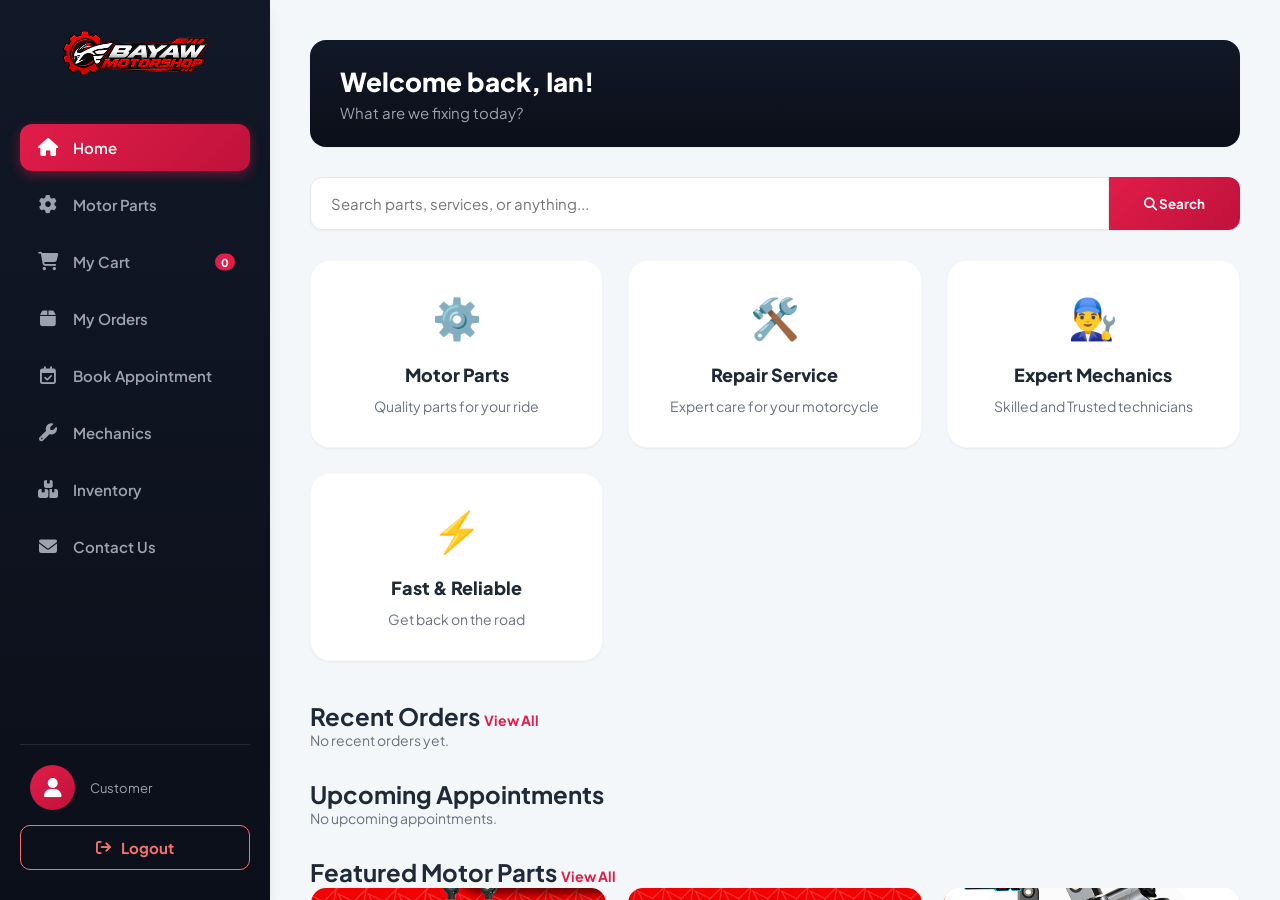
==== dashboard.html @ f24d02a9 "Add files via upload" ====
<!DOCTYPE html>
<html lang="en">
<head>
    <meta charset="UTF-8">
    <meta name="viewport" content="width=device-width, initial-scale=1.0">
    <title>Dashboard - Bayaw</title>
    <link rel="stylesheet" href="style.css">
    <link rel="stylesheet" href="https://cdnjs.cloudflare.com/ajax/libs/font-awesome/6.4.0/css/all.min.css">
</head>
<body>
    <div class="mobile-header"><img src="images/logo.png" style="height: 35px;"><button class="menu-toggle" onclick="toggleMenu()"><i class="fa-solid fa-bars"></i></button></div>
    <div class="app-container">
        <aside class="sidebar" id="sidebar">
            <div class="logo"><img src="images/logo.png" alt="Bayaw Motorshop"></div>
            <ul class="nav-menu">
                <li><a href="dashboard.html" class="active"><i class="fa-solid fa-house"></i> Home</a></li>
                <li><a href="motor-parts.html"><i class="fa-solid fa-gear"></i> Motor Parts</a></li>
                <li><a href="cart.html"><i class="fa-solid fa-cart-shopping"></i> My Cart <span class="cart-badge" id="cartCount">0</span></a></li>
                <li><a href="orders.html"><i class="fa-solid fa-box"></i> My Orders</a></li>
                <li><a href="book-appointment.html"><i class="fa-regular fa-calendar-check"></i> Book Appointment</a></li>
                <li><a href="mechanics.html"><i class="fa-solid fa-wrench"></i> Mechanics</a></li>
                <li><a href="inventory.html"><i class="fa-solid fa-boxes-stacked"></i> Inventory</a></li>
                <li><a href="contact.html"><i class="fa-solid fa-envelope"></i> Contact Us</a></li>
            </ul>
            <div class="user-section">
                <div class="user-profile"><div class="avatar"><i class="fa-solid fa-user"></i></div><div><h4></h4><p>Customer</p></div></div>
                <button class="logout-btn" onclick="window.location.href='index.html'"><i class="fa-solid fa-arrow-right-from-bracket"></i> Logout</button>
            </div>
        </aside>

        <main class="main-content">
            <div class="page-header" style="border-left: none; background: var(--gradient-dark); color: white;">
                <h1 style="color: white;">Welcome back, Ian!</h1><p style="color: #9CA3AF;">What are we fixing today?</p>
            </div>
            
            <div class="search-bar"><input type="text" placeholder="Search parts, services, or anything..."><button><i class="fa-solid fa-magnifying-glass"></i> Search</button></div>
            
            <div class="cards-grid">
                <div class="feature-card" onclick="window.location.href='motor-parts.html'"><div class="icon">⚙️</div><h3>Motor Parts</h3><p>Quality parts for your ride</p></div>
                <div class="feature-card" onclick="window.location.href='book-appointment.html'"><div class="icon">🛠️</div><h3>Repair Service</h3><p>Expert care for your motorcycle</p></div>
                <div class="feature-card" onclick="window.location.href='mechanics.html'"><div class="icon">👨‍🔧</div><h3>Expert Mechanics</h3><p>Skilled and Trusted technicians</p></div>
                <div class="feature-card" onclick="window.location.href='motor-parts.html'"><div class="icon">⚡</div><h3>Fast & Reliable</h3><p>Get back on the road</p></div>
            </div>

            <!-- DITO LALABAS ANG ORDERS AT APPOINTMENTS -->
            <h2 class="section-title" style="margin-top: 30px;">Recent Orders <a href="orders.html" style="font-size:14px; color:var(--primary-red); text-decoration:none;">View All</a></h2>
            <div id="dashboardOrders" class="dashboard-widget-container"></div>

            <h2 class="section-title" style="margin-top: 30px;">Upcoming Appointments</h2>
            <div id="dashboardAppointments" class="dashboard-widget-container"></div>

            <h2 class="section-title" style="margin-top: 30px;">Featured Motor Parts <a href="motor-parts.html" style="font-size:14px; color:var(--primary-red); text-decoration:none;">View All</a></h2>
            <div class="product-grid">
                <div class="product-card"><img src="images/trcrearshock.webp" style="object-fit:cover; height:180px;"><div class="product-info"><h4>TRC Rear Shock</h4><div class="price">₱3200</div></div></div>
                <div class="product-card"><img src="images/TRCdiscbrake.webp" style="object-fit:cover; height:180px;"><div class="product-info"><h4>TRC Disc Brake</h4><div class="price">₱2500</div></div></div>
                <div class="product-card"><img src="images/bomxshock.webp" style="object-fit:cover; height:180px;"><div class="product-info"><h4>Bom X Shock</h4><div class="price">₱3800</div></div></div>
                <div class="product-card"><img src="images/trcmagscnc.webp" style="object-fit:cover; height:180px;"><div class="product-info"><h4>TRC Mags CNC</h4><div class="price">₱6500</div></div></div>
            </div>
        </main>
    </div>

    <nav class="bottom-nav">
        <a href="dashboard.html" class="active"><i class="fa-solid fa-house"></i><span>Home</span></a>
        <a href="motor-parts.html"><i class="fa-solid fa-gear"></i><span>Shop</span></a>
        <a href="cart.html"><i class="fa-solid fa-cart-shopping"></i><span>Cart</span></a>
        <a href="orders.html"><i class="fa-solid fa-box"></i><span>Orders</span></a>
        <a href="book-appointment.html"><i class="fa-regular fa-calendar-check"></i><span>Book</span></a>
        <a href="mechanics.html"><i class="fa-solid fa-wrench"></i><span>Mech</span></a>
        <a href="inventory.html"><i class="fa-solid fa-boxes-stacked"></i><span>Inv</span></a>
        <a href="contact.html"><i class="fa-solid fa-envelope"></i><span>Contact</span></a>
    </nav>

    <script>
        function toggleMenu() { document.getElementById('sidebar').classList.toggle('active'); }
        function updateCartBadge() { const cart = JSON.parse(localStorage.getItem('bayawCart')) || []; document.querySelectorAll('.cart-badge').forEach(b => b.innerText = cart.reduce((sum, item) => sum + item.qty, 0)); }
        
        function renderDashboardWidgets() {
            // 1. Render Orders
            const orders = JSON.parse(localStorage.getItem('bayawOrders')) || [];
            const ordersContainer = document.getElementById('dashboardOrders');
            if(orders.length === 0) {
                ordersContainer.innerHTML = `<p style="color: var(--text-muted); font-size: 14px;">No recent orders yet.</p>`;
            } else {
                let html = '';
                // Kunin ang huling 2 orders
                orders.slice(-2).reverse().forEach(order => {
                    html += `
                        <div class="widget-card">
                            <div class="widget-header"><span><b>${order.orderId}</b></span><span class="status-chip-small">${order.status}</span></div>
                            <div class="widget-body">
                                <p>Total: <b>₱${order.total.toLocaleString()}</b></p>
                                <p><span>${order.date}</span></p>
                            </div>
                        </div>
                    `;
                });
                ordersContainer.innerHTML = html;
            }

            // 2. Render Appointments
            const appts = JSON.parse(localStorage.getItem('bayawAppointments')) || [];
            const apptsContainer = document.getElementById('dashboardAppointments');
            if(appts.length === 0) {
                apptsContainer.innerHTML = `<p style="color: var(--text-muted); font-size: 14px;">No upcoming appointments.</p>`;
            } else {
                let html = '';
                // Kunin ang huling 2 appointments
                appts.slice(-2).reverse().forEach(appt => {
                    html += `
                        <div class="widget-card">
                            <div class="widget-header"><span><b>${appt.id}</b></span><span class="status-chip-small success">Confirmed</span></div>
                            <div class="widget-body">
                                <p><b>${appt.service}</b> with ${appt.mech}</p>
                                <p><span>${appt.date} at ${appt.time}</span></p>
                            </div>
                        </div>
                    `;
                });
                apptsContainer.innerHTML = html;
            }
        }
        
        updateCartBadge();
        renderDashboardWidgets();
    </script>
</body>
</html>
---- style.css ----
@import url('https://fonts.googleapis.com/css2?family=Plus+Jakarta+Sans:wght@400;500;600;700;800&display=swap');

:root {
    --bg-body: #F4F7F9;      
    --gradient-dark: linear-gradient(180deg, #111827 0%, #0B0F19 100%);
    --primary-red: #E11D48;  
    --primary-red-hover: #BE123C;
    --gradient-red: linear-gradient(135deg, #E11D48 0%, #BE123C 100%);
    --gradient-red-hover: linear-gradient(135deg, #BE123C 0%, #9F1239 100%);
    --text-main: #1F2937;
    --text-muted: #6B7280;
    --border-color: #E5E7EB;
    --white: #FFFFFF;
    --shadow-sm: 0 1px 2px 0 rgba(0, 0, 0, 0.05);
    --shadow-md: 0 4px 6px -1px rgba(0, 0, 0, 0.1);
    --shadow-lg: 0 10px 15px -3px rgba(0, 0, 0, 0.1);
}

* { margin: 0; padding: 0; box-sizing: border-box; font-family: 'Plus Jakarta Sans', sans-serif; }
body { background-color: var(--bg-body); color: var(--text-main); overflow-x: hidden; }
.hidden { display: none !important; }

/* === MOVING GRADIENT PARA SA GET STARTED === */
@keyframes gradientMove {
    0% { background-position: 0% 50%; }
    50% { background-position: 100% 50%; }
    100% { background-position: 0% 50%; }
}

/* === WELCOME PAGE === */
.welcome-body { background: var(--gradient-dark); display: flex; justify-content: center; align-items: center; min-height: 100vh; padding: 20px; text-align: center; color: white; }
.welcome-container { max-width: 400px; }
.welcome-container img { width: 250px; max-height: 100px; object-fit: contain; margin-bottom: 30px; }
.welcome-container h1 { font-size: 28px; margin-bottom: 15px; font-weight: 800; }
.welcome-container p { color: #9CA3AF; margin-bottom: 40px; line-height: 1.6; font-size: 15px; }
.btn-get-started {
    background: linear-gradient(270deg, #E11D48, #BE123C, #9F1239, #E11D48);
    background-size: 300% 300%;
    animation: gradientMove 3s ease infinite;
    display: inline-block; padding: 15px 40px; color: white; text-decoration: none; border-radius: 30px; font-weight: 700; font-size: 18px; transition: 0.3s; box-shadow: 0 4px 15px rgba(225,29,72,0.4);
}
.btn-get-started:hover { transform: translateY(-3px); box-shadow: 0 6px 20px rgba(225,29,72,0.6); }

/* === LOGIN & REGISTER PAGES === */
.login-body { background: var(--gradient-dark); display: flex; justify-content: center; align-items: center; min-height: 100vh; padding: 20px; }
.login-container { background-color: var(--white); padding: 40px 30px; border-radius: 20px; width: 100%; max-width: 420px; text-align: center; box-shadow: var(--shadow-lg); border-top: 5px solid var(--primary-red); margin: auto; }
/* SINIGURODONG MALIIT ANG LOGO DITO */
.login-container .logo img { width: 180px; max-height: 70px; margin-bottom: 30px; object-fit: contain; display: inline-block; }

.input-group { text-align: left; margin-bottom: 20px; }
.input-group label { color: var(--text-main); font-size: 14px; font-weight: 600; margin-bottom: 8px; display: block; }
.input-group input, .form-group input, .form-group select, .form-group textarea { width: 100%; padding: 14px 16px; border-radius: 10px; border: 1.5px solid var(--border-color); background-color: var(--bg-body); color: var(--text-main); outline: none; transition: all 0.2s; font-size: 15px; }
.input-group input:focus, .form-group input:focus, .form-group textarea:focus { border-color: var(--primary-red); background-color: var(--white); box-shadow: 0 0 0 4px rgba(225, 29, 72, 0.1); }

.password-wrapper { position: relative; width: 100%; }
.password-wrapper input { padding-right: 45px; }
.toggle-password { position: absolute; right: 15px; top: 50%; transform: translateY(-50%); cursor: pointer; color: var(--text-muted); font-size: 16px; }

.form-options { display: flex; justify-content: space-between; align-items: center; margin-bottom: 25px; margin-top: 10px; font-size: 14px; }
.form-options label { display: flex; align-items: center; gap: 8px; cursor: pointer; color: var(--text-main); font-weight: 500; }
.form-options input[type="checkbox"] { width: 16px; height: 16px; accent-color: var(--primary-red); cursor: pointer; }
.form-options a { color: var(--primary-red); text-decoration: none; font-weight: 600; }

.btn-primary { background: var(--gradient-red); color: var(--white); border: none; padding: 15px; border-radius: 10px; font-size: 16px; font-weight: 700; cursor: pointer; transition: 0.3s; width: 100%; }
.btn-primary:hover { background: var(--gradient-red-hover); transform: translateY(-2px); box-shadow: 0 6px 15px rgba(225,29,72,0.4); }
.btn-outline { border: 1.5px solid var(--border-color); color: var(--text-main); background: var(--white); padding: 12px 20px; border-radius: 10px; font-weight: 700; cursor: pointer; transition: 0.2s; }
.btn-outline:hover { border-color: var(--primary-red); color: var(--primary-red); }
.login-links { margin-top: 25px; font-size: 14px; color: var(--text-muted); }
.login-links a { color: var(--primary-red); text-decoration: none; font-weight: 700; }

/* === MODAL === */
.modal-overlay { position: fixed; top: 0; left: 0; width: 100%; height: 100%; background: rgba(0, 0, 0, 0.6); display: flex; justify-content: center; align-items: center; z-index: 9999; opacity: 0; pointer-events: none; transition: 0.3s; padding: 20px; }
.modal-overlay.active { opacity: 1; pointer-events: auto; }
.modal-box { background: var(--white); padding: 30px; border-radius: 16px; width: 100%; max-width: 400px; text-align: center; box-shadow: var(--shadow-lg); transform: translateY(20px); transition: 0.3s; }
.modal-overlay.active .modal-box { transform: translateY(0); }
.modal-box h3 { font-size: 22px; margin-bottom: 10px; color: var(--text-main); font-weight: 800; }
.modal-box p { font-size: 15px; color: var(--text-muted); margin-bottom: 25px; line-height: 1.5; }
.modal-actions { display: flex; gap: 15px; justify-content: center; flex-wrap: wrap; }
.modal-actions button { flex: 1; padding: 12px; font-size: 15px; border-radius: 10px; cursor: pointer; font-weight: 700; min-width: 120px; }

/* === APP LAYOUT (Dashboard, etc.) === */
.app-container { display: flex; height: 100vh; overflow: hidden; }
.mobile-header { display: none; background: var(--gradient-dark); padding: 15px 20px; color: white; justify-content: space-between; align-items: center; position: fixed; top: 0; width: 100%; z-index: 1000; box-shadow: var(--shadow-md); }
.mobile-header .menu-toggle { font-size: 24px; cursor: pointer; background: none; border: none; color: white; }
.sidebar { width: 270px; background: var(--gradient-dark); display: flex; flex-direction: column; padding: 30px 20px; transition: 0.3s ease-in-out; z-index: 999; box-shadow: var(--shadow-lg); overflow-y: auto; }
.sidebar .logo { text-align: center; margin-bottom: 40px; display: block; } 
.sidebar .logo img { width: 150px; max-height: 60px; object-fit: contain; }
.nav-menu { list-style: none; flex-grow: 1; }
.nav-menu li { margin-bottom: 10px; }
.nav-menu a { display: flex; align-items: center; padding: 14px 18px; color: #9CA3AF; text-decoration: none; border-radius: 12px; font-size: 15px; font-weight: 600; transition: all 0.3s; position: relative; }
.nav-menu a i { margin-right: 15px; font-size: 18px; width: 20px; text-align: center; }
.nav-menu a:hover { background-color: rgba(255,255,255,0.05); color: var(--white); transform: translateX(5px); }
.nav-menu a.active { background: var(--gradient-red); color: var(--white); box-shadow: 0 4px 12px rgba(225,29,72,0.4); }
.cart-badge { background: var(--primary-red); color: white; font-size: 11px; padding: 2px 6px; border-radius: 10px; position: absolute; right: 15px; top: 50%; transform: translateY(-50%); font-weight: 800; }

.user-section { margin-top: auto; border-top: 1px solid rgba(255,255,255,0.1); padding-top: 20px; }
.user-profile { display: flex; align-items: center; color: var(--white); margin-bottom: 15px; padding: 0 10px; }
.user-profile .avatar { width: 45px; height: 45px; background: var(--gradient-red); border-radius: 50%; display: flex; justify-content: center; align-items: center; margin-right: 15px; font-size: 20px; color: white; }
.user-profile h4 { font-size: 16px; font-weight: 700; }
.user-profile p { font-size: 13px; color: #9CA3AF; }
.logout-btn { display: flex; align-items: center; justify-content: center; gap: 10px; width: 100%; padding: 12px; background: transparent; color: #F87171; border: 1.5px solid #F87171; border-radius: 10px; cursor: pointer; font-weight: 700; transition: 0.2s; font-size: 15px; }
.logout-btn:hover { background: #F87171; color: var(--white); }

/* MAIN CONTENT */
.main-content { flex-grow: 1; padding: 40px; overflow-y: auto; background: var(--bg-body); }
.page-header { background-color: var(--white); padding: 25px 30px; border-radius: 16px; margin-bottom: 30px; box-shadow: var(--shadow-sm); border-left: 6px solid var(--primary-red); }
.page-header h1 { font-size: 26px; color: var(--text-main); margin-bottom: 5px; font-weight: 800; }
.page-header p { font-size: 15px; color: var(--text-muted); }
.search-bar { display: flex; width: 100%; margin-bottom: 30px; box-shadow: var(--shadow-sm); border-radius: 12px; }
.search-bar input { flex-grow: 1; padding: 16px 20px; border: 1.5px solid var(--border-color); border-radius: 12px 0 0 12px; outline: none; font-size: 15px; }
.search-bar button { padding: 0 35px; background: var(--gradient-red); color: var(--white); border: none; border-radius: 0 12px 12px 0; cursor: pointer; font-weight: 700; }

.cards-grid { display: grid; grid-template-columns: repeat(auto-fit, minmax(220px, 1fr)); gap: 25px; margin-bottom: 40px; }
.feature-card { background-color: var(--white); padding: 30px 20px; border-radius: 20px; text-align: center; border: 1px solid rgba(0,0,0,0.03); box-shadow: var(--shadow-sm); transition: 0.3s; cursor: pointer; }
.feature-card:hover { transform: translateY(-8px); box-shadow: var(--shadow-lg); border-color: transparent; }
.feature-card .icon { font-size: 40px; margin-bottom: 20px; }
.feature-card h3 { font-size: 18px; color: var(--text-main); margin-bottom: 10px; font-weight: 800; }
.feature-card p { font-size: 14px; color: var(--text-muted); line-height: 1.5; }

/* PRODUCT GRID */
.product-grid { display: grid; grid-template-columns: repeat(auto-fill, minmax(240px, 1fr)); gap: 20px; }
.product-card { background-color: var(--white); border-radius: 16px; border: 1px solid rgba(0,0,0,0.04); overflow: hidden; box-shadow: var(--shadow-sm); transition: 0.3s; display: flex; flex-direction: column; position: relative;}
.product-card:hover { transform: translateY(-5px); box-shadow: var(--shadow-md); }
.discount-badge { position: absolute; top: 10px; left: 10px; background: var(--primary-red); color: white; padding: 4px 8px; border-radius: 6px; font-size: 12px; font-weight: 700; z-index: 10;}
.brand-badge { position: absolute; top: 10px; right: 10px; background: transparent; border: 1px solid var(--primary-red); color: var(--primary-red); padding: 3px 8px; border-radius: 20px; font-size: 11px; font-weight: 700; z-index: 10; background: rgba(255,255,255,0.8);}
.product-card img { width: 100%; height: 200px; object-fit: cover; border-bottom: 1px solid var(--border-color); background-color: #f9f9f9; padding: 0; }
.product-info { padding: 15px; display: flex; flex-direction: column; flex-grow: 1; }
.product-info h4 { font-size: 15px; color: var(--text-main); margin-bottom: 5px; font-weight: 700; line-height: 1.3; }
.rating { font-size: 12px; color: #F59E0B; display: flex; align-items: center; gap: 4px; margin-bottom: 8px; }
.rating span { color: var(--text-muted); }
.price-container { display: flex; align-items: center; gap: 8px; margin-bottom: 15px; }
.price { font-size: 18px; font-weight: 800; color: var(--primary-red); }
.original-price { font-size: 13px; text-decoration: line-through; color: var(--text-muted); }
.btn-add-cart { background: #F1F5F9; color: var(--text-main); border: 1px solid var(--border-color); border-radius: 8px; padding: 10px; font-weight: 700; cursor: pointer; width: 100%; transition: 0.2s; margin-bottom: 8px; font-size: 13px; }
.btn-buy-now { background: var(--text-main); color: white; border: none; border-radius: 8px; padding: 10px; font-weight: 700; cursor: pointer; width: 100%; transition: 0.2s; font-size: 13px; }

/* LAYOUTS & CATEGORIES */
.layout-two-col { display: grid; grid-template-columns: 1fr 2.5fr; gap: 30px; margin-top: 20px; }
.category-list { display: flex; flex-direction: column; gap: 10px; }
.category-btn { padding: 16px; background-color: var(--white); border: 1.5px solid var(--border-color); border-radius: 10px; text-align: center; cursor: pointer; font-weight: 600; color: var(--text-main); transition: 0.2s; }
.category-btn.active { background: var(--gradient-red); border-color: transparent; color: var(--white); box-shadow: var(--shadow-md); }

/* CART & ORDERS */
.cart-container { background: var(--white); border-radius: 16px; padding: 30px; border: 1px solid var(--border-color); box-shadow: var(--shadow-sm); }
.cart-item { display: flex; align-items: center; justify-content: space-between; padding: 15px 0; border-bottom: 1px solid var(--border-color); flex-wrap: wrap; gap: 15px; }
.cart-item img { width: 80px; height: 80px; border-radius: 8px; object-fit: cover; background: #f9f9f9; }
.cart-details { flex-grow: 1; margin-left: 20px; min-width: 150px; }
.qty-input { width: 60px; padding: 8px; text-align: center; border: 1px solid var(--border-color); border-radius: 6px; font-weight: 600; }
.btn-remove { background: transparent; color: var(--primary-red); border: none; cursor: pointer; font-size: 18px; }
.cart-summary { margin-top: 30px; text-align: right; }
.cart-summary h3 { font-size: 24px; margin-bottom: 15px; font-weight: 800;}
.cart-summary .total-price { color: var(--primary-red); font-weight: 800; }
.qty-container { display: flex; align-items: center; border: 1px solid var(--border-color); border-radius: 8px; overflow: hidden; background: var(--white); }
.qty-btn { background: #F1F5F9; border: none; padding: 8px 12px; cursor: pointer; font-weight: bold; font-size: 16px; color: var(--text-main); transition: 0.2s; }
.qty-btn:hover { background: #E2E8F0; color: var(--primary-red); }
.qty-input { border: none; width: 40px; text-align: center; font-weight: 600; padding: 8px 0; outline: none; background: transparent; font-size: 14px; }

.order-card { background: var(--white); border-radius: 16px; border: 1px solid var(--border-color); margin-bottom: 20px; box-shadow: var(--shadow-sm); overflow: hidden; }
.order-header { background: #F8FAFC; padding: 15px 25px; display: flex; justify-content: space-between; border-bottom: 1px solid var(--border-color); font-weight: 600; font-size: 14px; flex-wrap: wrap; gap: 10px;}
.order-body { padding: 25px; }
.order-item { display: flex; align-items: center; margin-bottom: 15px; flex-wrap: wrap; gap: 15px;}
.order-footer { padding: 15px 25px; border-top: 1px solid var(--border-color); display: flex; justify-content: space-between; align-items: center; font-weight: 800; font-size: 18px; background: #fafafa; }

/* INVENTORY TABLE */
.inventory-table { background: var(--white); border-radius: 16px; border: 1px solid var(--border-color); box-shadow: var(--shadow-sm); overflow-x: auto; }
.table-row { display: grid; grid-template-columns: 80px 2fr 1.5fr 1fr 1fr; padding: 15px 25px; border-bottom: 1px solid var(--border-color); align-items: center; font-size: 15px; gap: 10px; }
.table-header { background: #F8FAFC; font-weight: 700; color: var(--text-main); }
.table-row img { width: 45px; height: 45px; object-fit: cover; border-radius: 8px; border: 1px solid var(--border-color); }

/* OTHERS */
.services-list { background: var(--white); padding: 30px; border-radius: 16px; border: 1px solid var(--border-color); box-shadow: var(--shadow-sm); }
.mechanic-card { display: flex; align-items: center; justify-content: space-between; background: var(--white); padding: 20px 25px; border-radius: 16px; border: 1px solid var(--border-color); margin-bottom: 15px; box-shadow: var(--shadow-sm); flex-wrap: wrap; gap: 15px;}
.mechanic-info { display: flex; align-items: center; gap: 20px; }
.mechanic-info img { width: 70px !important; height: 70px !important; border-radius: 50% !important; object-fit: cover !important; border: 2px solid var(--border-color); }
.mechanic-info h3 { font-size: 18px; margin-bottom: 5px; display: flex; align-items: center; gap: 10px; }
.badge { padding: 4px 10px; border-radius: 20px; font-size: 11px; font-weight: 700; }
.badge.available { background: #D1FAE5; color: #065F46; }
.badge.busy { background: #FEF3C7; color: #92400E; }
.form-group { margin-bottom: 20px; }
.form-group label { display: block; font-size: 14px; margin-bottom: 8px; color: var(--text-main); font-weight: 700; }
.form-group textarea { resize: vertical; height: 120px; }

/* BOTTOM NAV (HIDDEN SA DESKTOP) */
.bottom-nav { display: none; }

/* RESPONSIVE */
@media (max-width: 992px) { .layout-two-col { grid-template-columns: 1fr; } }

@media (max-width: 768px) {
    .app-container { flex-direction: column; padding-top: 60px; padding-bottom: 75px; height: auto; }
    .mobile-header { display: flex; }
    .sidebar { position: fixed; top: 60px; left: -100%; width: 100%; height: calc(100vh - 60px); }
    .sidebar.active { left: 0; }
    .main-content { padding: 15px; }
    .search-bar { flex-direction: column; border-radius: 0; box-shadow: none; background: transparent; gap: 10px; margin-bottom: 15px; }
    .search-bar input { border-radius: 10px; border: 1.5px solid var(--border-color); padding: 12px; }
    .search-bar button { border-radius: 10px; padding: 12px; width: 100%; }

    .bottom-nav {
        display: flex; position: fixed; bottom: 0; left: 0; width: 100%;
        background: var(--white); box-shadow: 0 -2px 10px rgba(0,0,0,0.1);
        z-index: 1000; justify-content: space-around; padding: 10px 2px;
        border-top: 1px solid var(--border-color);
    }
    .bottom-nav a { display: flex; flex-direction: column; align-items: center; text-decoration: none; color: var(--text-muted); font-size: 8px; font-weight: 700; gap: 3px; flex: 1; }
    .bottom-nav a i { font-size: 18px; }
    .bottom-nav a.active { color: var(--primary-red); }

    .product-grid { grid-template-columns: 1fr 1fr; gap: 10px; }
    .product-card img { height: 140px; }
    .product-info { padding: 10px; }
    .product-info h4 { font-size: 12px; height: 32px; overflow: hidden; }
    .price-container { margin-bottom: 10px; }
    .price { font-size: 14px; }
    .original-price { font-size: 11px; }
    .btn-add-cart, .btn-buy-now { padding: 8px; font-size: 11px; }
    
    .table-row { grid-template-columns: 60px 2fr 1fr; font-size: 13px; }
    .table-row div:nth-child(3), .table-row div:nth-child(5) { display: none; } 
}
:root {
    /* ... iba pang codes ... */
    --gradient-red: linear-gradient(135deg, #E11D48 0%, #BE123C 100%);
    --gradient-red-hover: linear-gradient(135deg, #BE123C 0%, #9F1239 100%);
}

.btn-primary { 
    background: var(--gradient-red); /* DAPAT ITO ANG NAKALAGAY */
    color: var(--white); 
    border: none; 
    padding: 15px; 
    border-radius: 10px; 
    font-size: 16px; 
    font-weight: 700; 
    cursor: pointer; 
    transition: 0.3s; 
    width: 100%; 
}

.btn-primary:hover { 
    background: var(--gradient-red-hover); 
    transform: translateY(-2px); 
    box-shadow: 0 6px 15px rgba(225,29,72,0.4); 
}/* === LOGIN & REGISTER PAGES === */
.login-body { background: var(--gradient-dark); display: flex; justify-content: center; align-items: center; min-height: 100vh; padding: 20px; }
.login-container { background-color: var(--white); padding: 40px 30px; border-radius: 20px; width: 100%; max-width: 420px; text-align: center; box-shadow: var(--shadow-lg); border-top: 5px solid var(--primary-red); margin: auto; }
.login-container .logo img { width: 180px; max-height: 70px; margin-bottom: 30px; object-fit: contain; display: inline-block; }

/* ... iba pang codes para sa input at btn-primary ... */

/* Dito ang ayos ng Sign Up Link */
.login-links { margin-top: 25px; font-size: 15px; color: var(--text-muted); }

.login-links a { 
    color: var(--primary-red); 
    text-decoration: none; 
    font-weight: 700; 
    cursor: pointer; 
    padding: 5px; 
    z-index: 10; 
    position: relative;
    display: inline-block;
}

.login-links a:hover {
    text-decoration: underline; 
}
/* === CUSTOM MODAL (IN-BOX MESSAGE) === */
.modal-overlay { 
    position: fixed; top: 0; left: 0; width: 100%; height: 100%; 
    background: rgba(0, 0, 0, 0.6); 
    display: flex; justify-content: center; align-items: center; 
    z-index: 9999; opacity: 0; pointer-events: none; transition: 0.3s; padding: 20px; 
}
.modal-overlay.active { opacity: 1; pointer-events: auto; }
.modal-box { 
    background: #FFFFFF; padding: 30px; border-radius: 16px; 
    width: 100%; max-width: 400px; text-align: center; 
    box-shadow: 0 10px 25px rgba(0,0,0,0.2); 
    transform: translateY(20px); transition: 0.3s; 
}
.modal-overlay.active .modal-box { transform: translateY(0); }
.modal-box h3 { font-size: 22px; margin-bottom: 10px; color: #1F2937; font-weight: 800; }
.modal-box p { font-size: 15px; color: #6B7280; margin-bottom: 25px; line-height: 1.5; }
.modal-actions { display: flex; gap: 15px; justify-content: center; flex-wrap: wrap; }
.modal-actions button { flex: 1; padding: 12px; font-size: 15px; border-radius: 10px; cursor: pointer; font-weight: 700; min-width: 120px; border: none; }
/* === MOBILE FIX PARA SA LOGIN/REGISTER AT MODAL === */
@media (max-width: 480px) {
    .login-container { padding: 30px 20px !important; border-radius: 16px; }
    .modal-box { padding: 20px !important; }
    .modal-actions { flex-direction: column; }
    .modal-actions button { width: 100%; }
}

/* === APPOINTMENT RECEIPT DESIGN === */
.receipt-container {
    background: #F8FAFC;
    border: 1px dashed var(--border-color);
    border-radius: 12px;
    padding: 20px;
    margin-bottom: 20px;
    text-align: left;
}
.receipt-row {
    display: flex;
    justify-content: space-between;
    margin-bottom: 10px;
    font-size: 14px;
    border-bottom: 1px solid var(--border-color);
    padding-bottom: 8px;
}
.receipt-row:last-child { border-bottom: none; margin-bottom: 0; padding-bottom: 0; }
.receipt-label { color: var(--text-muted); font-weight: 600; }
.receipt-value { color: var(--text-main); font-weight: 700; text-align: right;}
/* === DASHBOARD WIDGETS === */
.dashboard-widget-container { display: grid; grid-template-columns: repeat(auto-fill, minmax(280px, 1fr)); gap: 15px; margin-bottom: 30px; }
.widget-card { background: var(--white); border-radius: 12px; padding: 15px; border: 1px solid var(--border-color); box-shadow: var(--shadow-sm); display: flex; flex-direction: column; justify-content: space-between; }
.widget-header { display: flex; justify-content: space-between; align-items: center; margin-bottom: 10px; font-size: 14px; border-bottom: 1px solid var(--border-color); padding-bottom: 8px; }
.status-chip-small { padding: 3px 8px; border-radius: 10px; font-size: 10px; font-weight: 700; background: #DBEAFE; color: #1E40AF; }
.status-chip-small.success { background: #D1FAE5; color: #065F46; }
.widget-body p { font-size: 13px; margin-bottom: 5px; color: var(--text-main); }
.widget-body p span { color: var(--text-muted); font-size: 12px; }
/* =========================================
   📱 FINAL MOBILE FIX (Paliit ng Boxes & Horizontal)
   ========================================= */
@media (max-width: 768px) {
    
    /* 1. DASHBOARD CARDS (Gawing 2 columns at paliitin) */
    .cards-grid { 
        grid-template-columns: 1fr 1fr !important; 
        gap: 10px !important; 
    }
    .feature-card { 
        padding: 15px 10px !important; 
        border-radius: 12px !important;
    }
    .feature-card .icon { font-size: 25px !important; margin-bottom: 8px !important; }
    .feature-card h3 { font-size: 14px !important; }
    .feature-card p { font-size: 11px !important; }

    /* 2. SHOP CATEGORIES (Gawing pahiga / horizontal scroll) */
    .category-list { 
        display: flex !important; 
        flex-direction: row !important; 
        overflow-x: auto !important; 
        gap: 10px !important;
        padding-bottom: 10px !important;
        margin-bottom: 15px !important;
        -ms-overflow-style: none; 
        scrollbar-width: none; 
    }
    .category-list::-webkit-scrollbar { display: none; }
    .category-btn { 
        white-space: nowrap !important; 
        padding: 10px 20px !important; 
        border-radius: 20px !important;
        font-size: 13px !important; 
        flex-shrink: 0;
    }

    /* 3. SHOP PRODUCTS (Gawing 2 per row at paliitin ang image) */
    .product-grid { 
        grid-template-columns: 1fr 1fr !important; 
        gap: 10px !important; 
    }
    .product-card img { 
        height: 130px !important; 
        object-fit: cover !important; 
    }
    .product-info { padding: 10px !important; }
    .product-info h4 { font-size: 12px !important; height: 32px !important; overflow: hidden; }
    .price { font-size: 14px !important; }
    .btn-add-cart, .btn-buy-now { font-size: 11px !important; padding: 8px !important; }

    /* 4. ORDERS PAGE (Paliitin ang image at gawing magkatabi) */
    .order-item {
        flex-direction: row !important; 
        align-items: center !important;
        text-align: left !important;
    }
    .order-item img {
        width: 70px !important; 
        height: 70px !important;
        object-fit: cover !important;
        margin-bottom: 0 !important;
        margin-right: 15px !important;
    }
    .order-footer { flex-direction: column; gap: 10px; text-align: center; }
}
/* =========================================
   🚚 TRACK ORDER PAGE DESIGN
   ========================================= */
.tracking-grid { display: grid; grid-template-columns: 1.2fr 1fr; gap: 30px; margin-top: 20px; }
.tracking-header-card { background: var(--white); padding: 20px 25px; border-radius: 16px; border: 1px solid var(--border-color); box-shadow: var(--shadow-sm); display: flex; justify-content: space-between; align-items: center; margin-bottom: 20px; flex-wrap: wrap; gap: 15px; }
.tracking-header-card h2 { font-size: 20px; font-weight: 800; color: var(--text-main); margin-bottom: 5px; }
.tracking-header-card p { font-size: 14px; color: var(--text-muted); }
.status-badge-large { background: #DBEAFE; color: #1E40AF; padding: 8px 16px; border-radius: 30px; font-weight: 700; font-size: 14px; display: flex; align-items: center; gap: 8px; }

/* Map Visual */
.map-visual { background: #E2E8F0; border-radius: 16px; border: 1px solid var(--border-color); height: 350px; position: relative; display: flex; justify-content: center; align-items: center; overflow: hidden; background-image: radial-gradient(#CBD5E1 1px, transparent 1px); background-size: 20px 20px; }
.map-truck { background: var(--white); padding: 15px 25px; border-radius: 30px; box-shadow: 0 10px 25px rgba(0,0,0,0.15); display: flex; align-items: center; gap: 12px; font-weight: 800; font-size: 16px; color: var(--text-main); z-index: 2; border: 2px solid var(--primary-red); }
.map-truck i { color: var(--primary-red); font-size: 24px; }
.map-line { position: absolute; width: 100%; height: 100%; border: 2px dashed #94A3B8; border-radius: 50%; width: 250px; height: 250px; opacity: 0.3; z-index: 1; }

/* Timeline */
.timeline-card { background: var(--white); padding: 30px; border-radius: 16px; border: 1px solid var(--border-color); box-shadow: var(--shadow-sm); }
.timeline { position: relative; padding-left: 10px; }
.timeline-step { display: flex; gap: 20px; margin-bottom: 30px; position: relative; }
.timeline-step:last-child { margin-bottom: 0; }
/* Vertical line */
.timeline-step::before { content: ''; position: absolute; left: 17px; top: 35px; bottom: -30px; width: 2px; background: var(--border-color); z-index: 1; }
.timeline-step:last-child::before { display: none; }

.timeline-icon { width: 36px; height: 36px; border-radius: 50%; border: 2px solid var(--border-color); background: var(--white); z-index: 2; display: flex; justify-content: center; align-items: center; font-size: 14px; color: var(--text-muted); }
.timeline-content h4 { font-size: 16px; font-weight: 700; margin-bottom: 5px; color: var(--text-main); }
.timeline-content p { font-size: 13px; color: var(--text-muted); }

/* States */
.timeline-step.completed .timeline-icon { background: #10B981; border-color: #10B981; color: white; }
.timeline-step.completed::before { background: #10B981; }
.timeline-step.active .timeline-icon { background: #3B82F6; border-color: #3B82F6; color: white; box-shadow: 0 0 0 5px #DBEAFE; }
.timeline-step.active .timeline-content h4 { color: #1E40AF; }
.timeline-step.pending .timeline-icon { background: #F8FAFC; }

@media (max-width: 768px) {
    .tracking-grid { grid-template-columns: 1fr; }
    .map-visual { height: 200px; }
}
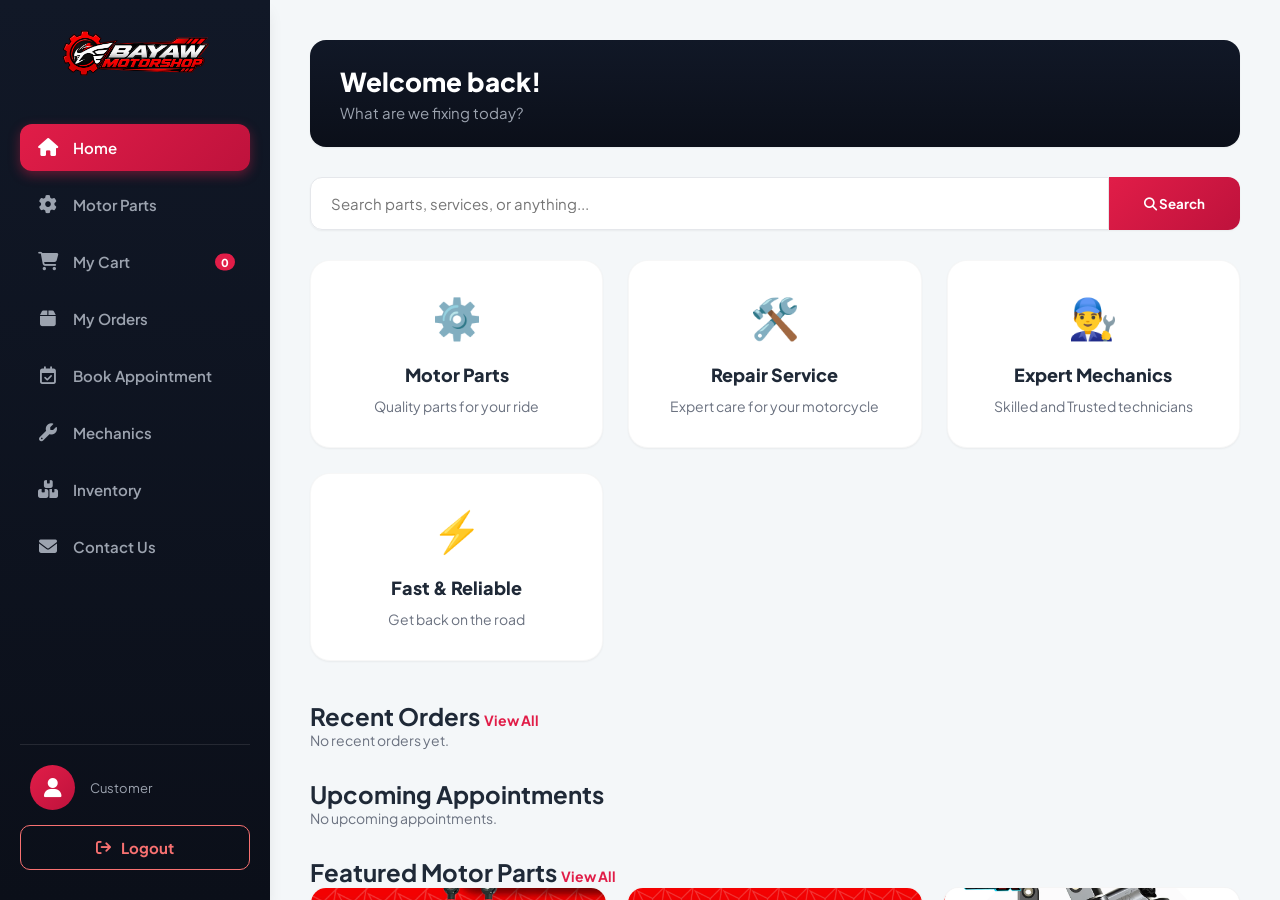
==== commit 0654b8cb: "Update dashboard.html" ====
--- a/dashboard.html
+++ b/dashboard.html
@@ -30,7 +30,7 @@
 
         <main class="main-content">
             <div class="page-header" style="border-left: none; background: var(--gradient-dark); color: white;">
-                <h1 style="color: white;">Welcome back, Ian!</h1><p style="color: #9CA3AF;">What are we fixing today?</p>
+                <h1 style="color: white;">Welcome back!</h1><p style="color: #9CA3AF;">What are we fixing today?</p>
             </div>
             
             <div class="search-bar"><input type="text" placeholder="Search parts, services, or anything..."><button><i class="fa-solid fa-magnifying-glass"></i> Search</button></div>
@@ -124,4 +124,4 @@
         renderDashboardWidgets();
     </script>
 </body>
-</html>+</html>
